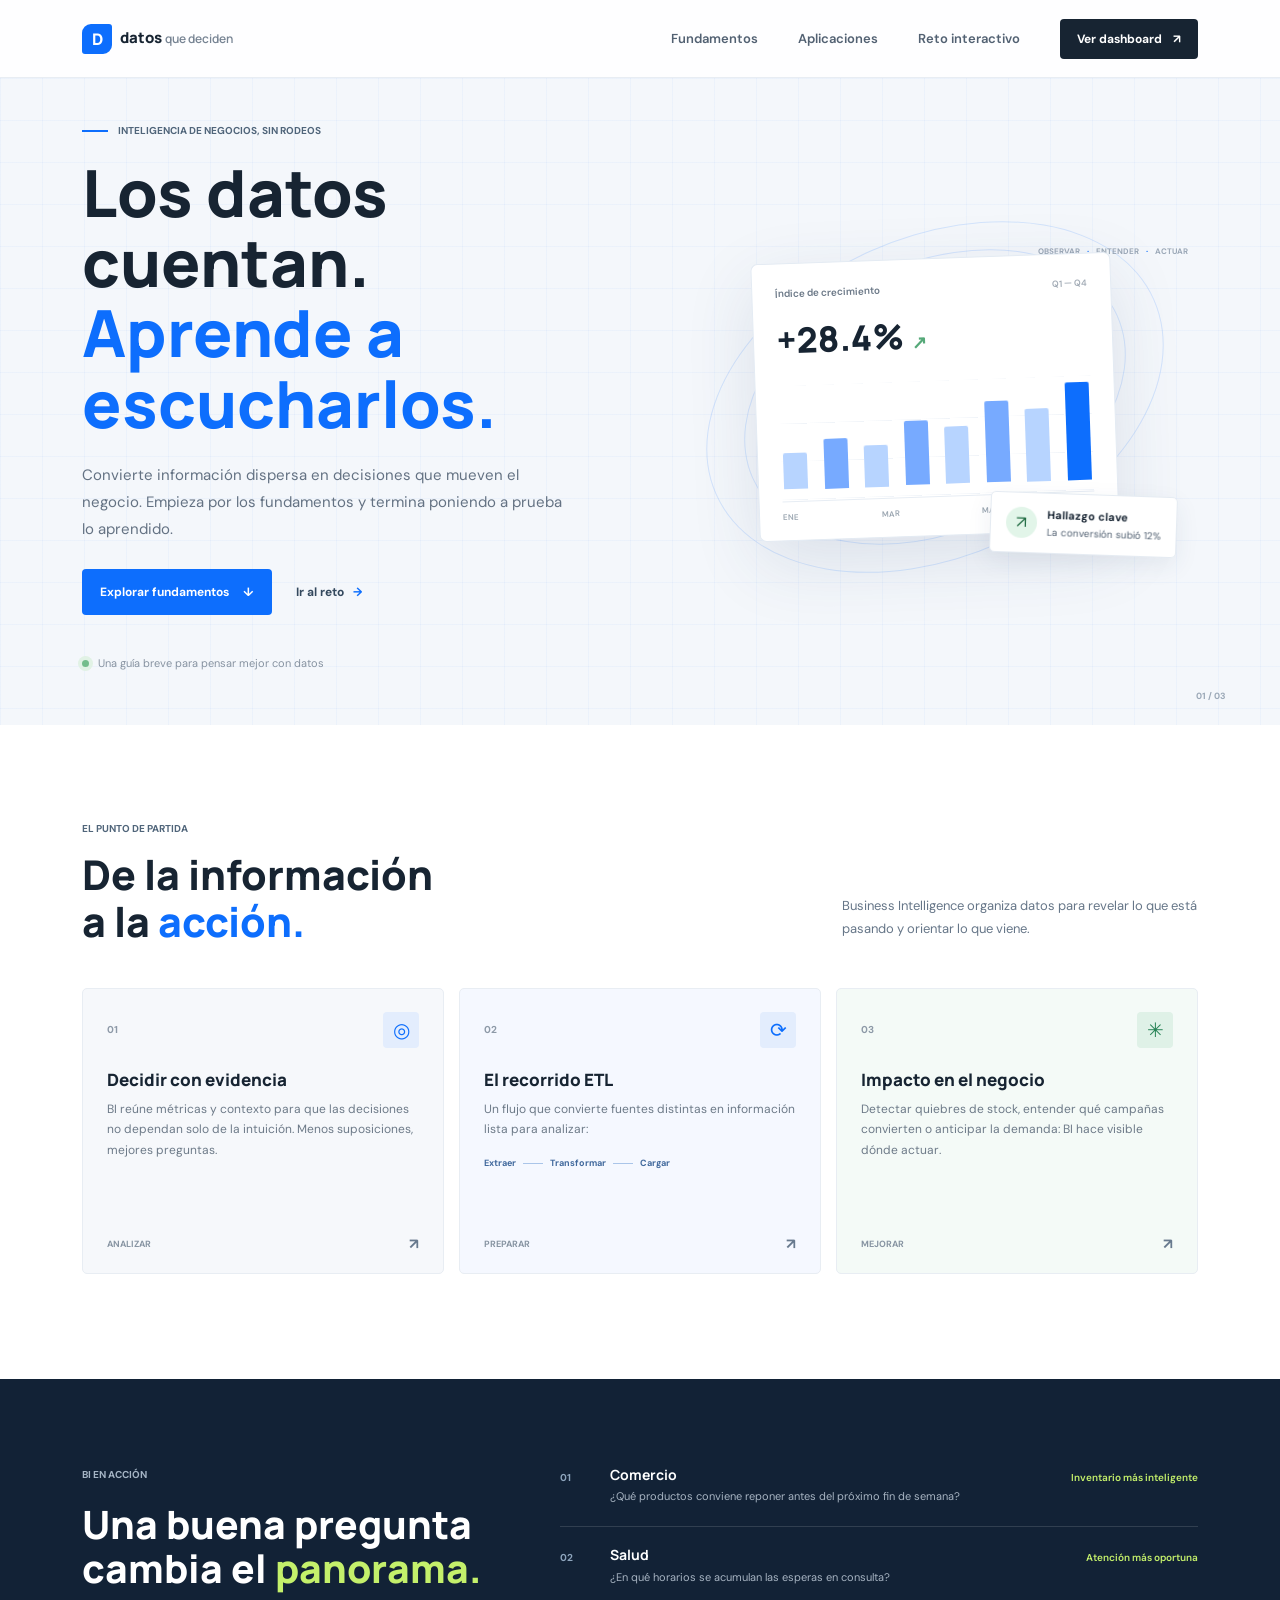
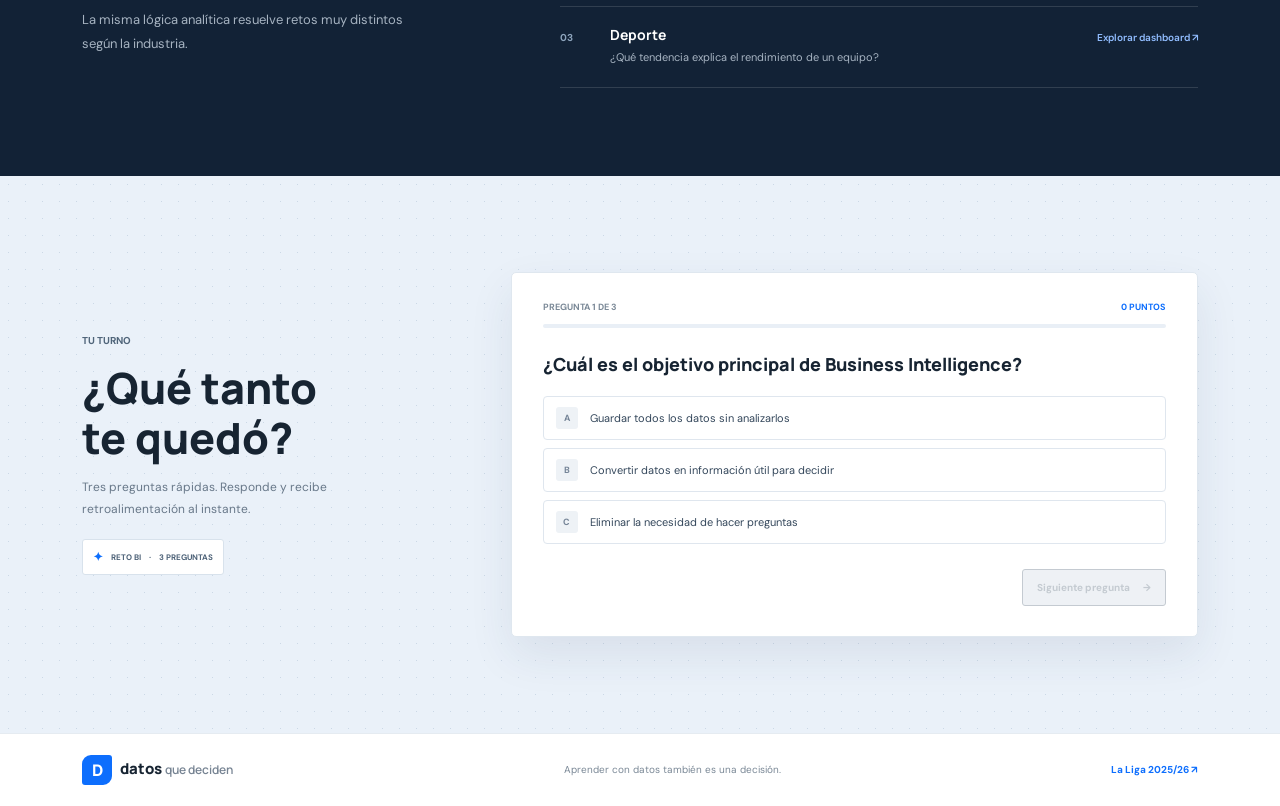
==== index.html @ 1ca6d92e "Mi Primer Encarta, Version 1 de mi Sitio Web BI" ====
<!doctype html>
<html lang="es">
<head>
	<meta charset="utf-8">
	<meta name="viewport" content="width=device-width, initial-scale=1">
	<meta name="description" content="Aprende los fundamentos de inteligencia de negocios y ETL con una experiencia interactiva.">
	<meta name="theme-color" content="#f4f7fb">
	<title>Datos que deciden | Inteligencia de Negocios</title>
	<link rel="preconnect" href="https://fonts.googleapis.com">
	<link rel="preconnect" href="https://fonts.gstatic.com" crossorigin>
	<link href="https://fonts.googleapis.com/css2?family=DM+Sans:wght@400;500;600;700&family=Manrope:wght@400;500;600;700;800&display=swap" rel="stylesheet">
	<link href="https://cdn.jsdelivr.net/npm/bootstrap@5.3.3/dist/css/bootstrap.min.css" rel="stylesheet">
	<link rel="stylesheet" href="css/styles.css">
</head>
<body>
	<a class="skip-link" href="#contenido">Saltar al contenido</a>
	<nav class="navbar navbar-expand-lg site-nav" aria-label="Navegación principal">
		<div class="container">
			<a class="navbar-brand brand-mark" href="index.html"><span class="brand-symbol" aria-hidden="true">D</span> datos<span>que deciden</span></a>
			<button class="navbar-toggler" type="button" data-bs-toggle="collapse" data-bs-target="#mainNav" aria-controls="mainNav" aria-expanded="false" aria-label="Abrir navegación"><span class="navbar-toggler-icon"></span></button>
			<div class="collapse navbar-collapse" id="mainNav">
				<div class="navbar-nav ms-auto align-items-lg-center gap-lg-4">
					<a class="nav-link" href="#fundamentos">Fundamentos</a>
					<a class="nav-link" href="#aplicaciones">Aplicaciones</a>
					<a class="nav-link" href="#quiz">Reto interactivo</a>
					<a class="btn btn-nav ms-lg-2" href="dashboard.html">Ver dashboard <span aria-hidden="true">↗</span></a>
				</div>
			</div>
		</div>
	</nav>

	<main id="contenido">
		<section class="hero-section">
			<div class="container hero-grid">
				<div class="hero-copy">
					<p class="eyebrow"><span class="eyebrow-line"></span> Inteligencia de negocios, sin rodeos</p>
					<h1>Los datos cuentan.<br><span>Aprende a escucharlos.</span></h1>
					<p class="hero-lede">Convierte información dispersa en decisiones que mueven el negocio. Empieza por los fundamentos y termina poniendo a prueba lo aprendido.</p>
					<div class="hero-actions">
						<a class="btn btn-primary-action" href="#fundamentos">Explorar fundamentos <span aria-hidden="true">↓</span></a>
						<a class="text-link" href="#quiz">Ir al reto <span aria-hidden="true">→</span></a>
					</div>
					<div class="hero-note"><span class="note-dot"></span> Una guía breve para pensar mejor con datos</div>
				</div>
				<div class="hero-art" aria-label="Visualización abstracta de datos conectados" role="img">
					<div class="orbit orbit-one"></div><div class="orbit orbit-two"></div>
					<div class="hero-chart-card">
						<div class="chart-card-top"><span>Índice de crecimiento</span><span class="chart-period">Q1 — Q4</span></div>
						<div class="chart-metric">+28.4% <span>↗</span></div>
						<div class="mini-chart" aria-hidden="true"><span style="--bar:35%"></span><span style="--bar:48%"></span><span style="--bar:40%"></span><span style="--bar:62%"></span><span style="--bar:55%"></span><span style="--bar:78%"></span><span style="--bar:70%"></span><span style="--bar:94%"></span></div>
						<div class="chart-axis"><span>ENE</span><span>MAR</span><span>MAY</span><span>JUL</span></div>
					</div>
					<div class="insight-tag"><span class="insight-icon" aria-hidden="true">↗</span><span><strong>Hallazgo clave</strong><br>La conversión subió 12%</span></div>
					<div class="art-caption">OBSERVAR <span>·</span> ENTENDER <span>·</span> ACTUAR</div>
				</div>
			</div>
			<div class="hero-index" aria-hidden="true">01 / 03</div>
		</section>

		<section class="section-block fundamentals-section" id="fundamentos">
			<div class="container">
				<div class="section-heading row align-items-end gy-3">
					<div class="col-lg-7"><p class="eyebrow">El punto de partida</p><h2>De la información<br> a la <span>acción.</span></h2></div>
					<p class="col-lg-4 offset-lg-1 section-intro">Business Intelligence organiza datos para revelar lo que está pasando y orientar lo que viene.</p>
				</div>
				<div class="concept-grid">
					<article class="concept-card concept-decision">
						<div class="card-topline"><span class="card-number">01</span><span class="card-icon" aria-hidden="true">◎</span></div>
						<h3>Decidir con evidencia</h3>
						<p>BI reúne métricas y contexto para que las decisiones no dependan solo de la intuición. Menos suposiciones, mejores preguntas.</p>
						<div class="card-foot"><span>ANALIZAR</span><span class="foot-arrow" aria-hidden="true">↗</span></div>
					</article>
					<article class="concept-card concept-etl">
						<div class="card-topline"><span class="card-number">02</span><span class="card-icon" aria-hidden="true">⟳</span></div>
						<h3>El recorrido ETL</h3>
						<p>Un flujo que convierte fuentes distintas en información lista para analizar:</p>
						<div class="etl-flow" aria-label="Extracción, transformación y carga"><span>Extraer</span><i></i><span>Transformar</span><i></i><span>Cargar</span></div>
						<div class="card-foot"><span>PREPARAR</span><span class="foot-arrow" aria-hidden="true">↗</span></div>
					</article>
					<article class="concept-card concept-impact">
						<div class="card-topline"><span class="card-number">03</span><span class="card-icon" aria-hidden="true">✳</span></div>
						<h3>Impacto en el negocio</h3>
						<p>Detectar quiebres de stock, entender qué campañas convierten o anticipar la demanda: BI hace visible dónde actuar.</p>
						<div class="card-foot"><span>MEJORAR</span><span class="foot-arrow" aria-hidden="true">↗</span></div>
					</article>
				</div>
			</div>
		</section>

		<section class="applications-section" id="aplicaciones">
			<div class="container applications-layout">
				<div class="applications-heading"><p class="eyebrow eyebrow-light">BI en acción</p><h2>Una buena pregunta<br>cambia el <span>panorama.</span></h2><p>La misma lógica analítica resuelve retos muy distintos según la industria.</p></div>
				<div class="industry-list">
					<article class="industry-row"><span class="industry-index">01</span><div><h3>Comercio</h3><p>¿Qué productos conviene reponer antes del próximo fin de semana?</p></div><span class="industry-result">Inventario más inteligente</span></article>
					<article class="industry-row"><span class="industry-index">02</span><div><h3>Salud</h3><p>¿En qué horarios se acumulan las esperas en consulta?</p></div><span class="industry-result">Atención más oportuna</span></article>
					<article class="industry-row"><span class="industry-index">03</span><div><h3>Deporte</h3><p>¿Qué tendencia explica el rendimiento de un equipo?</p></div><a class="industry-result industry-link" href="dashboard.html">Explorar dashboard ↗</a></article>
				</div>
			</div>
		</section>

		<section class="quiz-section" id="quiz">
			<div class="container quiz-layout">
				<div class="quiz-intro"><p class="eyebrow">Tu turno</p><h2>¿Qué tanto<br>te quedó?</h2><p>Tres preguntas rápidas. Responde y recibe retroalimentación al instante.</p><div class="quiz-badge"><span aria-hidden="true">✦</span> RETO BI <span>·</span> 3 PREGUNTAS</div></div>
				<div class="quiz-panel" id="quizPanel" aria-live="polite">
					<div class="quiz-progress-line"><span id="questionLabel">PREGUNTA 1 DE 3</span><span id="scoreLabel">0 PUNTOS</span></div>
					<div class="progress quiz-progress" role="progressbar" aria-label="Progreso del cuestionario" aria-valuemin="0" aria-valuemax="100" aria-valuenow="0"><div class="progress-bar" id="quizProgress"></div></div>
					<h3 id="questionText">Cargando pregunta…</h3>
					<div class="answer-list" id="answerList"></div>
					<div class="feedback-message" id="feedbackMessage" aria-live="assertive"></div>
					<button class="btn btn-next" id="nextQuestion" type="button" disabled>Siguiente pregunta <span aria-hidden="true">→</span></button>
					<div class="quiz-result d-none" id="quizResult"></div>
				</div>
			</div>
		</section>
	</main>

	<footer class="site-footer"><div class="container footer-inner"><a class="navbar-brand brand-mark" href="index.html"><span class="brand-symbol" aria-hidden="true">D</span> datos<span>que deciden</span></a><span>Aprender con datos también es una decisión.</span><a href="dashboard.html">La Liga 2025/26 ↗</a></div></footer>
	<script src="https://cdn.jsdelivr.net/npm/bootstrap@5.3.3/dist/js/bootstrap.bundle.min.js" defer></script>
	<script type="module" src="js/main.js"></script>
</body>
</html>
---- css/styles.css ----
:root {
  color-scheme: light;
  --ink: #172432;
  --muted: #697786;
  --blue: #0d6efd;
  --blue-deep: #0b4da8;
  --paper: #f4f7fb;
  --line: #dce4ee;
  --green: #c4f06b;
  --font-body: "DM Sans", sans-serif;
  --font-display: "Manrope", sans-serif;
}

* { box-sizing: border-box; }
html { scroll-behavior: smooth; }
body { margin: 0; color: var(--ink); background: var(--paper); font-family: var(--font-body); }
a { color: inherit; }
.skip-link { position: absolute; z-index: 20; top: -50px; left: 1rem; padding: .7rem 1rem; color: white; background: var(--ink); }
.skip-link:focus { top: .75rem; }
.site-nav { min-height: 78px; background: rgba(255,255,255,.94); border-bottom: 1px solid #e8edf3; }
.brand-mark { display: inline-flex; align-items: center; gap: 8px; color: var(--ink); font-family: var(--font-display); font-size: 15px; font-weight: 800; text-decoration: none; letter-spacing: 0; }
.brand-mark > span:last-child { margin-left: -5px; color: #778493; font-size: 12px; font-weight: 600; }
.brand-symbol { display: grid; width: 30px; height: 30px; place-items: center; color: #fff; background: var(--blue); border-radius: 9px 3px 9px 3px; font-size: 16px; }
.site-nav .nav-link { color: #526172; font-size: 13px; font-weight: 600; }
.site-nav .nav-link:hover { color: var(--blue); }
.btn-nav { padding: 10px 16px; color: white; background: var(--ink); border-radius: 4px; font-size: 12px; font-weight: 700; }
.btn-nav:hover { color: white; background: var(--blue); }
.btn-nav span { margin-left: 8px; }
.hero-section { position: relative; overflow: hidden; min-height: 570px; background-color: #f4f7fb; background-image: linear-gradient(rgba(13,110,253,.035) 1px, transparent 1px), linear-gradient(90deg, rgba(13,110,253,.035) 1px, transparent 1px); background-size: 42px 42px; }
.hero-grid { display: grid; min-height: 570px; grid-template-columns: 1.03fr .97fr; align-items: center; gap: 32px; padding-top: 45px; padding-bottom: 54px; }
.hero-copy { position: relative; z-index: 1; max-width: 600px; }
.eyebrow { display: flex; align-items: center; gap: 10px; margin: 0 0 20px; color: #50657a; font-size: 10px; font-weight: 700; text-transform: uppercase; }
.eyebrow-line { width: 26px; height: 2px; background: var(--blue); }
.hero-copy h1, .section-heading h2, .applications-heading h2, .quiz-intro h2 { margin: 0; font-family: var(--font-display); font-size: 65px; font-weight: 800; line-height: 1.08; }
.hero-copy h1 span { color: var(--blue); }
.hero-lede { max-width: 480px; margin: 23px 0 26px; color: #647283; font-size: 15px; line-height: 1.8; }
.hero-actions { display: flex; align-items: center; gap: 24px; }
.btn-primary-action { padding: 13px 17px; color: #fff; background: var(--blue); border-radius: 4px; font-size: 12px; font-weight: 700; }
.btn-primary-action:hover { color: #fff; background: var(--blue-deep); }
.btn-primary-action span { margin-left: 11px; }
.text-link { color: #34495e; font-size: 12px; font-weight: 700; text-decoration: none; }
.text-link span { margin-left: 6px; color: var(--blue); }
.hero-note { display: flex; align-items: center; gap: 9px; margin-top: 40px; color: #8793a1; font-size: 11px; }
.note-dot { width: 7px; height: 7px; background: #73bd8b; border-radius: 50%; box-shadow: 0 0 0 4px #e1f2e5; }
.hero-art { position: relative; display: grid; min-height: 400px; place-items: center; }
.orbit { position: absolute; border: 1px solid rgba(13,110,253,.14); border-radius: 50%; transform: rotate(-24deg); }
.orbit-one { width: 400px; height: 270px; }
.orbit-two { width: 480px; height: 320px; }
.hero-chart-card { position: relative; z-index: 1; width: min(100%, 360px); padding: 22px 23px 17px; background: #fff; border: 1px solid #e4ebf3; border-radius: 7px; box-shadow: 0 22px 70px rgba(39,68,103,.12); transform: rotate(-2deg); }
.chart-card-top, .chart-axis { display: flex; align-items: center; justify-content: space-between; color: #6b7887; font-size: 10px; font-weight: 600; }
.chart-period { color: #a4adb7; font-size: 9px; }
.chart-metric { margin: 13px 0 19px; color: #172432; font-family: var(--font-display); font-size: 35px; font-weight: 800; }
.chart-metric span { color: #56a979; font-size: 18px; }
.mini-chart { display: flex; height: 116px; align-items: end; justify-content: space-between; gap: 11px; padding: 0 2px 11px; border-bottom: 1px solid #e7edf4; background: repeating-linear-gradient(to bottom, transparent 0, transparent 37px, #eff3f8 38px); }
.mini-chart span { width: 24px; height: var(--bar); background: #b7d4ff; border-radius: 2px 2px 0 0; animation: rise-in .7s both; transform-origin: bottom; }
.mini-chart span:nth-child(2n) { background: #77aaff; animation-delay: .08s; }
.mini-chart span:last-child { background: var(--blue); }
.chart-axis { padding-top: 9px; color: #9ba6b1; font-size: 8px; }
.insight-tag { position: absolute; z-index: 2; right: 4%; bottom: 42px; display: flex; align-items: center; gap: 10px; padding: 12px 15px; color: #526172; background: #fff; border: 1px solid #e5ebf2; border-radius: 5px; box-shadow: 0 8px 24px rgba(39,68,103,.08); font-size: 10px; line-height: 1.65; transform: rotate(2deg); }
.insight-tag strong { color: var(--ink); font-size: 11px; }
.insight-icon { display: grid; width: 31px; height: 31px; place-items: center; color: #216c43; background: #e2f5e9; border-radius: 50%; font-size: 17px; }
.art-caption { position: absolute; top: 48px; right: 2%; color: #9ba8b7; font-size: 8px; font-weight: 700; }
.art-caption span { padding: 0 5px; color: var(--blue); }
.hero-index { position: absolute; right: 4.2%; bottom: 22px; color: #9ba8b7; font-size: 9px; font-weight: 700; }
.section-block { padding: 96px 0 105px; background: #fff; }
.section-heading { margin-bottom: 42px; }
.section-heading .eyebrow, .quiz-intro .eyebrow { margin-bottom: 15px; }
.section-heading h2, .applications-heading h2, .quiz-intro h2 { font-size: 41px; line-height: 1.15; }
.section-heading h2 span { color: var(--blue); }
.section-intro { margin-bottom: 5px; color: #667688; font-size: 13px; line-height: 1.8; }
.concept-grid { display: grid; grid-template-columns: repeat(3, 1fr); gap: 15px; }
.concept-card { display: flex; min-height: 286px; flex-direction: column; padding: 23px 24px 17px; background: #f6f8fb; border: 1px solid #e8edf3; border-radius: 5px; transition: transform .2s ease, box-shadow .2s ease; }
.concept-card:hover { box-shadow: 0 13px 28px rgba(36,60,88,.08); transform: translateY(-4px); }
.concept-etl { background: #f5f8ff; }
.concept-impact { background: #f4faf7; }
.card-topline { display: flex; align-items: center; justify-content: space-between; }
.card-number { color: #8d99a7; font-size: 10px; font-weight: 700; }
.card-icon { display: grid; width: 36px; height: 36px; place-items: center; color: var(--blue); background: #e3edfd; border-radius: 4px; font-size: 20px; }
.concept-impact .card-icon { color: #268255; background: #dff1e7; }
.concept-card h3 { margin: 22px 0 9px; font-family: var(--font-display); font-size: 17px; font-weight: 800; }
.concept-card p { margin: 0; color: #6d7a88; font-size: 12px; line-height: 1.7; }
.etl-flow { display: flex; align-items: center; gap: 7px; margin-top: 17px; color: #41699d; font-size: 9px; font-weight: 700; }
.etl-flow i { width: 20px; height: 1px; background: #aac5e9; }
.card-foot { display: flex; align-items: center; justify-content: space-between; margin-top: auto; padding-top: 17px; color: #8794a2; font-size: 9px; font-weight: 700; }
.foot-arrow { color: #687a8e; font-size: 15px; }
.applications-section { padding: 88px 0; color: #fff; background: #122236; }
.applications-layout { display: grid; grid-template-columns: .78fr 1.22fr; gap: 70px; align-items: start; }
.eyebrow-light { color: #a5b5c5; }
.applications-heading h2 { font-size: 39px; }
.applications-heading h2 span { color: var(--green); }
.applications-heading > p:last-child { max-width: 325px; margin: 17px 0 0; color: #a6b3c1; font-size: 13px; line-height: 1.8; }
.industry-row { display: grid; grid-template-columns: 33px 1fr auto; gap: 17px; align-items: start; padding: 20px 0; border-bottom: 1px solid rgba(255,255,255,.13); }
.industry-row:first-child { padding-top: 0; }
.industry-index { padding-top: 3px; color: #8ea5bd; font-size: 10px; font-weight: 700; }
.industry-row h3 { margin: 0 0 5px; font-family: var(--font-display); font-size: 14px; font-weight: 700; }
.industry-row p { margin: 0; color: #a7b4c2; font-size: 11px; line-height: 1.6; }
.industry-result { padding-top: 3px; color: #c4f06b; font-size: 10px; font-weight: 600; white-space: nowrap; }
.industry-link { color: #91bdff; text-decoration: none; }
.quiz-section { padding: 96px 0; background: #eaf1f9; background-image: radial-gradient(#cbd8e6 0.7px, transparent .7px); background-size: 17px 17px; }
.quiz-layout { display: grid; grid-template-columns: .68fr 1.32fr; gap: 75px; align-items: center; }
.quiz-intro h2 { font-size: 43px; }
.quiz-intro > p:not(.eyebrow) { max-width: 290px; margin: 15px 0 19px; color: #687889; font-size: 12px; line-height: 1.8; }
.quiz-badge { display: inline-flex; align-items: center; gap: 8px; padding: 8px 10px; color: #4c6177; background: #fff; border: 1px solid #d8e2ec; border-radius: 3px; font-size: 8px; font-weight: 700; }
.quiz-badge > span:first-child { color: var(--blue); font-size: 12px; }
.quiz-panel { position: relative; min-height: 365px; padding: 28px 31px; background: #fff; border: 1px solid #dfe7ef; border-radius: 5px; box-shadow: 0 18px 45px rgba(34,60,88,.09); }
.quiz-progress-line { display: flex; justify-content: space-between; color: #7b8997; font-size: 9px; font-weight: 700; }
.quiz-progress-line span:last-child { color: var(--blue); }
.quiz-progress { height: 4px; margin: 10px 0 23px; background: #e9eff6; border-radius: 5px; }
.quiz-progress .progress-bar { width: 0; background: var(--blue); transition: width .35s ease; }
.quiz-panel h3 { margin: 0 0 19px; font-family: var(--font-display); font-size: 18px; font-weight: 800; line-height: 1.45; }
.answer-list { display: grid; gap: 8px; }
.answer-option { display: flex; width: 100%; align-items: center; gap: 12px; padding: 10px 12px; color: #34475b; background: #fff; border: 1px solid #dfe6ee; border-radius: 4px; text-align: left; font-family: var(--font-body); font-size: 11px; cursor: pointer; transition: border-color .15s ease, background .15s ease; }
.answer-option:hover:not(:disabled) { border-color: #80aff5; background: #f5f9ff; }
.answer-option:focus-visible, .btn-next:focus-visible { outline: 3px solid rgba(13,110,253,.3); outline-offset: 2px; }
.answer-option:disabled { cursor: default; }
.answer-letter { display: grid; width: 22px; height: 22px; flex: 0 0 22px; place-items: center; color: #758497; background: #eef2f6; border-radius: 3px; font-size: 9px; font-weight: 700; }
.answer-option.is-correct { color: #17613b; background: #eaf7ef; border-color: #7ec99a; }
.answer-option.is-correct .answer-letter { color: #fff; background: #28945a; }
.answer-option.is-incorrect { color: #943c3c; background: #fff0ef; border-color: #e3a19b; }
.answer-option.is-incorrect .answer-letter { color: #fff; background: #cf5d56; }
.feedback-message { min-height: 25px; padding-top: 9px; color: #687889; font-size: 10px; font-weight: 600; }
.feedback-message.feedback-correct { color: #22804e; }
.feedback-message.feedback-incorrect { color: #bd514a; }
.btn-next { display: block; margin: 0 0 0 auto; padding: 10px 14px; color: #fff; background: var(--ink); border-radius: 3px; font-size: 10px; font-weight: 700; }
.btn-next:hover:not(:disabled) { color: white; background: var(--blue); }
.btn-next:disabled { color: #a5afb9; background: #e6ebf0; }
.btn-next span { margin-left: 11px; }
.quiz-result { padding: 37px 10px 20px; text-align: center; }
.quiz-result h3 { margin: 10px 0; font-size: 23px; }
.quiz-result p { max-width: 400px; margin: 0 auto 19px; color: #667688; font-size: 12px; line-height: 1.7; }
.result-score { color: var(--blue); font-family: var(--font-display); font-size: 47px; font-weight: 800; }
.btn-restart { padding: 10px 14px; color: white; background: var(--blue); border: 0; border-radius: 3px; font-size: 11px; font-weight: 700; }
.site-footer { padding: 21px 0; background: white; border-top: 1px solid #e5ebf1; }
.footer-inner { display: flex; align-items: center; justify-content: space-between; gap: 16px; }
.footer-inner > span, .footer-inner > a:last-child { color: #7a8896; font-size: 10px; text-decoration: none; }
.footer-inner > a:last-child { color: var(--blue); font-weight: 700; }
@keyframes rise-in { from { transform: scaleY(.1); opacity: .3; } to { transform: scaleY(1); opacity: 1; } }
@media (max-width: 991.98px) {
  .hero-grid { grid-template-columns: 1fr 1fr; }
  .hero-copy h1 { font-size: 48px; }
  .hero-art { min-height: 330px; }
  .orbit-one { width: 330px; height: 230px; }
  .orbit-two { width: 385px; height: 280px; }
  .applications-layout { gap: 35px; }
  .quiz-layout { gap: 36px; }
}
@media (max-width: 767.98px) {
  .site-nav { min-height: 68px; }
  .site-nav .navbar-collapse { padding: 12px 0 17px; }
  .site-nav .navbar-nav { align-items: stretch !important; gap: 3px !important; }
  .site-nav .btn-nav { margin-top: 7px; text-align: center; }
  .hero-grid { grid-template-columns: 1fr; gap: 4px; padding-top: 64px; padding-bottom: 25px; }
  .hero-copy h1 { font-size: 42px; }
  .hero-lede { font-size: 14px; }
  .hero-art { min-height: 325px; }
  .hero-chart-card { width: min(85%, 360px); }
  .orbit-one { width: 80%; height: 230px; }
  .orbit-two { width: 95%; height: 270px; }
  .art-caption { top: 14px; right: 4%; }
  .insight-tag { right: 0; bottom: 20px; }
  .section-block, .quiz-section { padding: 70px 0; }
  .section-heading h2, .applications-heading h2 { font-size: 35px; }
  .section-intro { margin-top: 8px; }
  .concept-grid { grid-template-columns: 1fr; gap: 11px; }
  .concept-card { min-height: 255px; }
  .applications-section { padding: 68px 0; }
  .applications-layout, .quiz-layout { grid-template-columns: 1fr; gap: 35px; }
  .applications-heading h2 { font-size: 36px; }
  .industry-row { grid-template-columns: 25px 1fr; gap: 12px; }
  .industry-result { grid-column: 2; padding: 0; }
  .quiz-intro h2 { font-size: 38px; }
  .quiz-panel { min-height: 380px; padding: 22px 18px; }
  .quiz-panel h3 { font-size: 16px; }
  .footer-inner { flex-wrap: wrap; }
  .footer-inner > span { order: 3; width: 100%; }
}
@media (prefers-reduced-motion: reduce) {
  *, *::before, *::after { scroll-behavior: auto !important; animation-duration: .01ms !important; transition-duration: .01ms !important; }
}
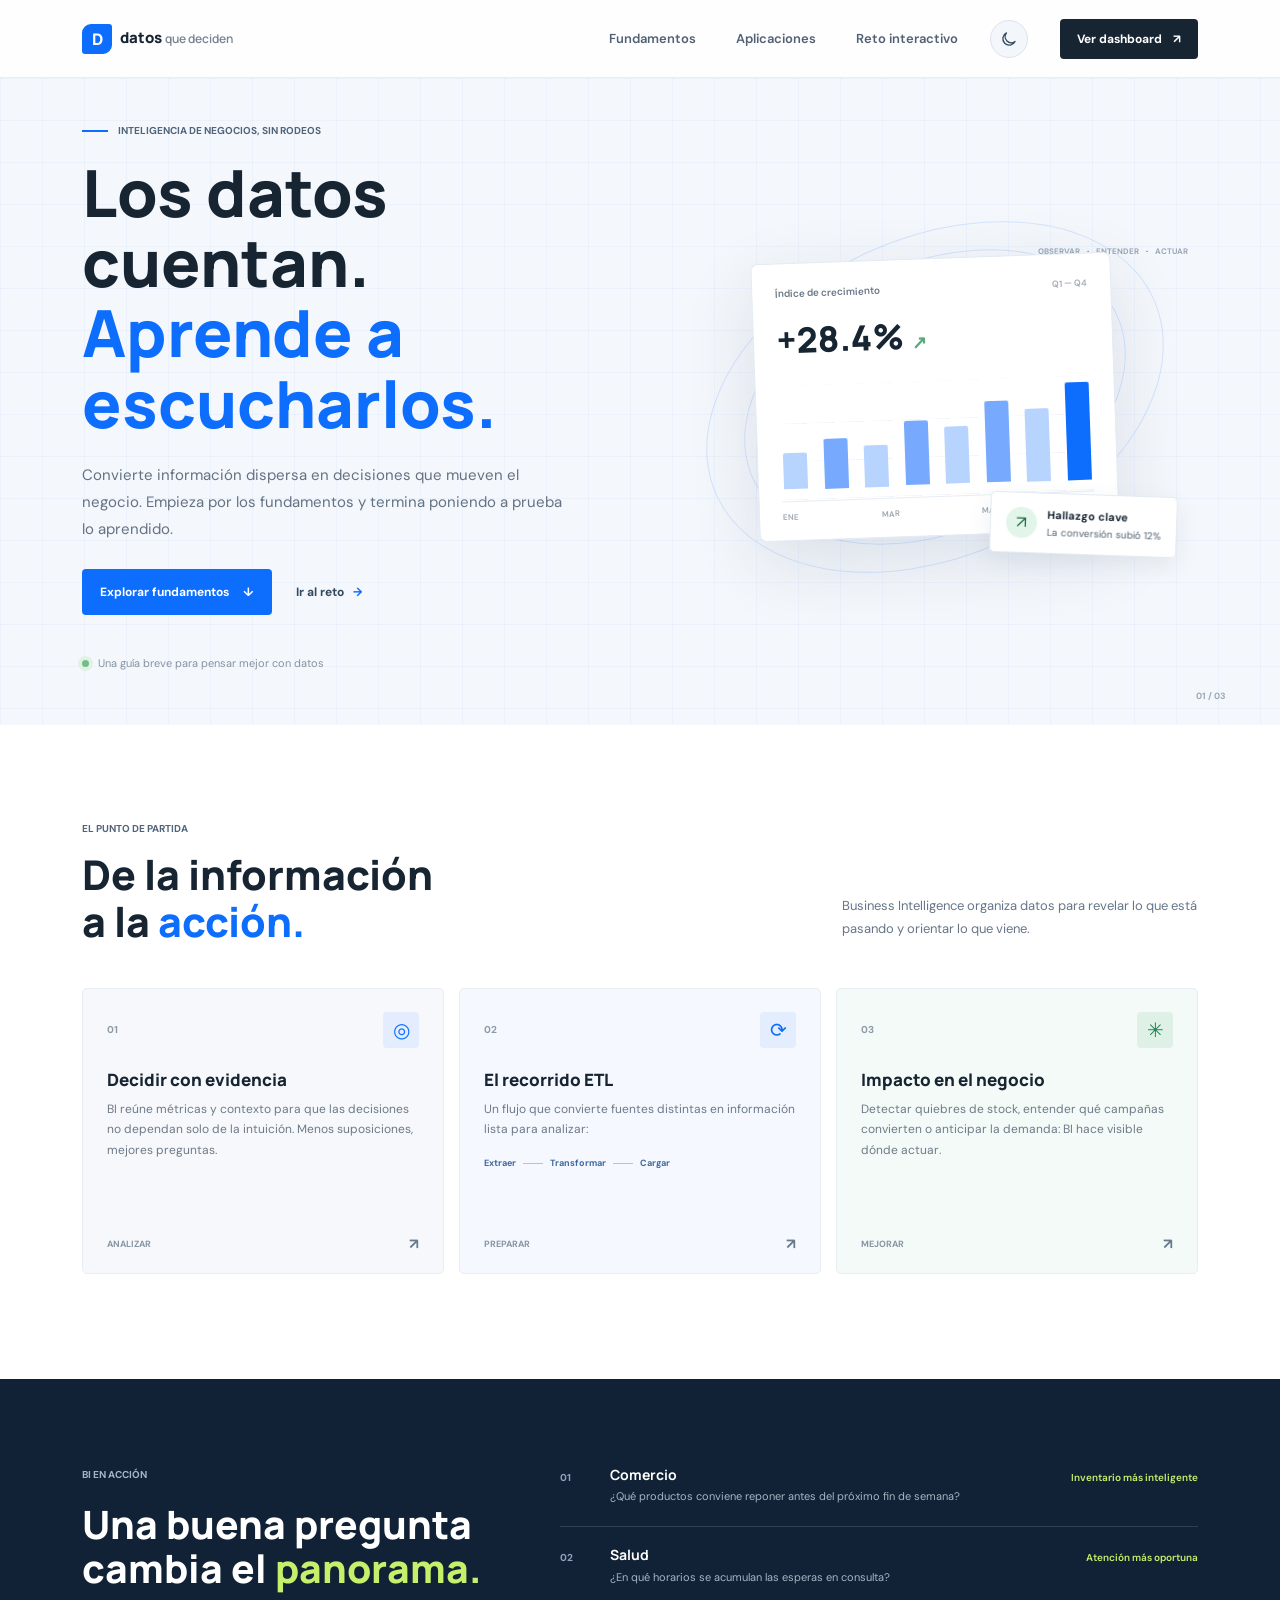
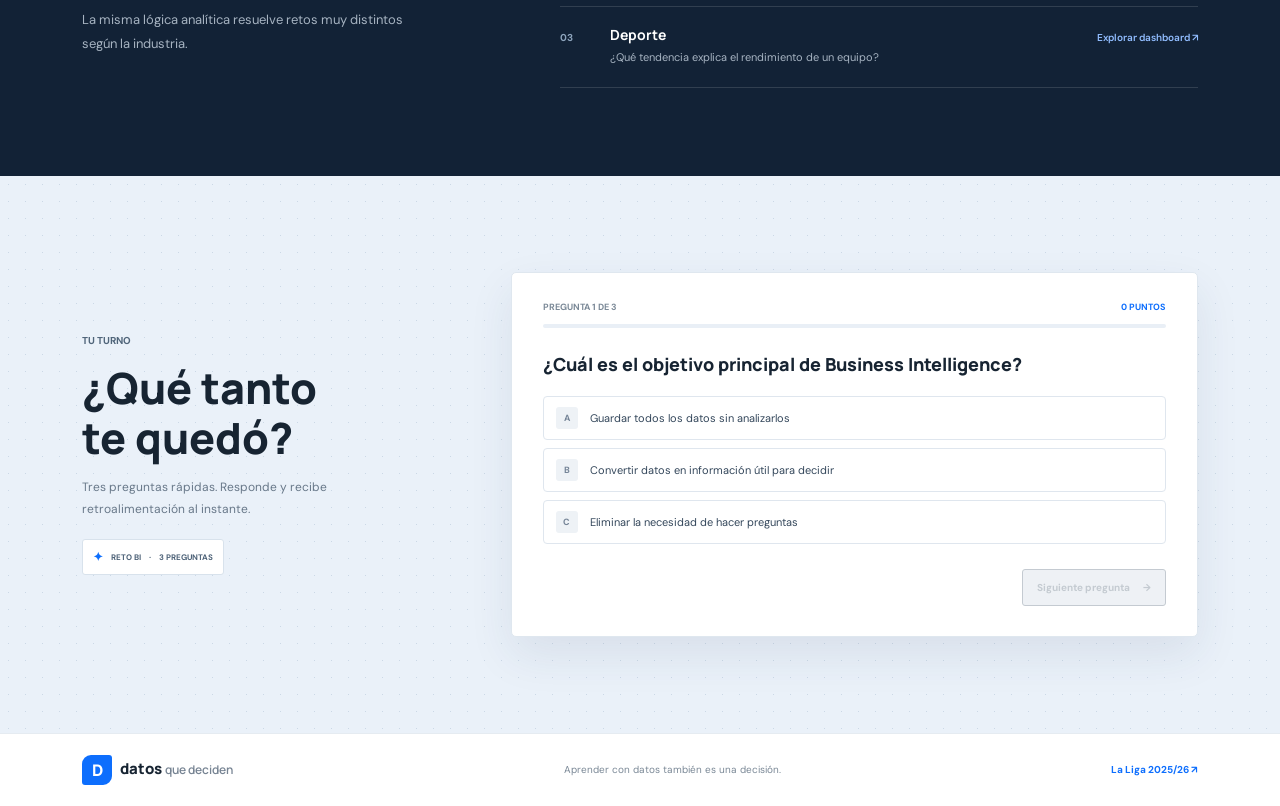
==== commit 437e972b: "Se incluyo botones de Tema Claro u Obscuro y un boton de exporatar Reportes en PDF" ====
--- a/index.html
+++ b/index.html
@@ -5,6 +5,7 @@
 	<meta name="viewport" content="width=device-width, initial-scale=1">
 	<meta name="description" content="Aprende los fundamentos de inteligencia de negocios y ETL con una experiencia interactiva.">
 	<meta name="theme-color" content="#f4f7fb">
+	<script>try { document.documentElement.dataset.theme = localStorage.getItem("site-theme") || "light"; } catch { document.documentElement.dataset.theme = "light"; }</script>
 	<title>Datos que deciden | Inteligencia de Negocios</title>
 	<link rel="preconnect" href="https://fonts.googleapis.com">
 	<link rel="preconnect" href="https://fonts.gstatic.com" crossorigin>
@@ -23,6 +24,10 @@
 					<a class="nav-link" href="#fundamentos">Fundamentos</a>
 					<a class="nav-link" href="#aplicaciones">Aplicaciones</a>
 					<a class="nav-link" href="#quiz">Reto interactivo</a>
+					<button class="theme-toggle" id="themeToggle" type="button" aria-label="Cambiar a tema oscuro" aria-pressed="false" title="Cambiar tema">
+						<svg class="theme-icon icon-moon" viewBox="0 0 24 24" aria-hidden="true"><path d="M20.1 15.4A8.2 8.2 0 0 1 8.6 3.9 8.6 8.6 0 1 0 20.1 15.4Z"/></svg>
+						<svg class="theme-icon icon-sun" viewBox="0 0 24 24" aria-hidden="true"><circle cx="12" cy="12" r="4"/><path d="M12 2v2m0 16v2M4.93 4.93l1.42 1.42m11.3 11.3 1.42 1.42M2 12h2m16 0h2M4.93 19.07l1.42-1.42m11.3-11.3 1.42-1.42"/></svg>
+					</button>
 					<a class="btn btn-nav ms-lg-2" href="dashboard.html">Ver dashboard <span aria-hidden="true">↗</span></a>
 				</div>
 			</div>
--- a/css/styles.css
+++ b/css/styles.css
@@ -26,6 +26,11 @@
 .btn-nav { padding: 10px 16px; color: white; background: var(--ink); border-radius: 4px; font-size: 12px; font-weight: 700; }
 .btn-nav:hover { color: white; background: var(--blue); }
 .btn-nav span { margin-left: 8px; }
+.theme-toggle { display: grid; width: 38px; height: 38px; flex: 0 0 38px; place-items: center; padding: 0; color: #34495e; background: #f3f6fa; border: 1px solid #dce4ee; border-radius: 50%; cursor: pointer; transition: transform .25s ease, background .2s ease, color .2s ease; }
+.theme-toggle:hover { color: var(--blue); background: #e8f0fb; transform: rotate(-12deg); }
+.theme-toggle:focus-visible { outline: 3px solid rgba(13,110,253,.35); outline-offset: 2px; }
+.theme-icon { width: 18px; height: 18px; fill: none; stroke: currentColor; stroke-linecap: round; stroke-linejoin: round; stroke-width: 1.8; }
+.icon-sun { display: none; }
 .hero-section { position: relative; overflow: hidden; min-height: 570px; background-color: #f4f7fb; background-image: linear-gradient(rgba(13,110,253,.035) 1px, transparent 1px), linear-gradient(90deg, rgba(13,110,253,.035) 1px, transparent 1px); background-size: 42px 42px; }
 .hero-grid { display: grid; min-height: 570px; grid-template-columns: 1.03fr .97fr; align-items: center; gap: 32px; padding-top: 45px; padding-bottom: 54px; }
 .hero-copy { position: relative; z-index: 1; max-width: 600px; }
@@ -176,4 +181,44 @@
 }
 @media (prefers-reduced-motion: reduce) {
   *, *::before, *::after { scroll-behavior: auto !important; animation-duration: .01ms !important; transition-duration: .01ms !important; }
-}+}
+
+html[data-theme="dark"] { color-scheme: dark; }
+html[data-theme="dark"] body { color: #e9eef5; background: #111a26; }
+html[data-theme="dark"] .site-nav { background: rgba(17,26,38,.96); border-color: #2b3949; }
+html[data-theme="dark"] .brand-mark { color: #eef4fb; }
+html[data-theme="dark"] .brand-mark > span:last-child { color: #a5b3c3; }
+html[data-theme="dark"] .site-nav .nav-link { color: #b8c5d3; }
+html[data-theme="dark"] .site-nav .nav-link:hover { color: #83b4ff; }
+html[data-theme="dark"] .navbar-toggler { border-color: #516173; }
+html[data-theme="dark"] .navbar-toggler-icon { filter: invert(1); }
+html[data-theme="dark"] .theme-toggle { color: #f4cc72; background: #283446; border-color: #48586e; }
+html[data-theme="dark"] .theme-toggle:hover { color: #ffe09a; background: #35445a; }
+html[data-theme="dark"] .icon-moon { display: none; }
+html[data-theme="dark"] .icon-sun { display: block; }
+html[data-theme="dark"] .hero-section { background-color: #121d2b; background-image: linear-gradient(rgba(117,165,224,.045) 1px, transparent 1px), linear-gradient(90deg, rgba(117,165,224,.045) 1px, transparent 1px); }
+html[data-theme="dark"] .eyebrow, html[data-theme="dark"] .hero-lede, html[data-theme="dark"] .section-intro, html[data-theme="dark"] .concept-card p, html[data-theme="dark"] .quiz-intro > p:not(.eyebrow) { color: #aab8c7; }
+html[data-theme="dark"] .text-link { color: #d0dbe7; }
+html[data-theme="dark"] .hero-note, html[data-theme="dark"] .hero-index, html[data-theme="dark"] .art-caption { color: #93a4b7; }
+html[data-theme="dark"] .hero-chart-card, html[data-theme="dark"] .insight-tag { color: #c0ccda; background: #202d3d; border-color: #36485e; }
+html[data-theme="dark"] .chart-card-top, html[data-theme="dark"] .chart-axis { color: #aab8c8; }
+html[data-theme="dark"] .chart-metric, html[data-theme="dark"] .insight-tag strong { color: #edf3fa; }
+html[data-theme="dark"] .mini-chart { border-color: #405064; background: repeating-linear-gradient(to bottom, transparent 0, transparent 37px, #354456 38px); }
+html[data-theme="dark"] .section-block, html[data-theme="dark"] .site-footer { background: #111a26; }
+html[data-theme="dark"] .concept-card { color: #e7edf5; background: #1a2736; border-color: #304154; }
+html[data-theme="dark"] .concept-etl { background: #1b2a3d; }
+html[data-theme="dark"] .concept-impact { background: #1a2c2b; }
+html[data-theme="dark"] .concept-card h3, html[data-theme="dark"] .section-heading h2 { color: #edf3fa; }
+html[data-theme="dark"] .concept-card .card-number, html[data-theme="dark"] .card-foot { color: #a0afbf; }
+html[data-theme="dark"] .quiz-section { background-color: #182536; background-image: radial-gradient(#34475d .7px, transparent .7px); }
+html[data-theme="dark"] .quiz-panel { background: #202d3d; border-color: #35485e; }
+html[data-theme="dark"] .quiz-panel h3 { color: #edf3fa; }
+html[data-theme="dark"] .quiz-progress { background: #354457; }
+html[data-theme="dark"] .answer-option { color: #d5dfeb; background: #1a2736; border-color: #3b4c61; }
+html[data-theme="dark"] .answer-option:hover:not(:disabled) { background: #26384e; }
+html[data-theme="dark"] .answer-letter { color: #c4d0df; background: #33465b; }
+html[data-theme="dark"] .feedback-message { color: #c0ccda; }
+html[data-theme="dark"] .quiz-result p { color: #bdc9d7; }
+html[data-theme="dark"] .quiz-badge { color: #d1dce8; background: #26364a; border-color: #3b4e64; }
+html[data-theme="dark"] .site-footer { border-color: #2b3949; }
+html[data-theme="dark"] .footer-inner > span { color: #9cabbc; }
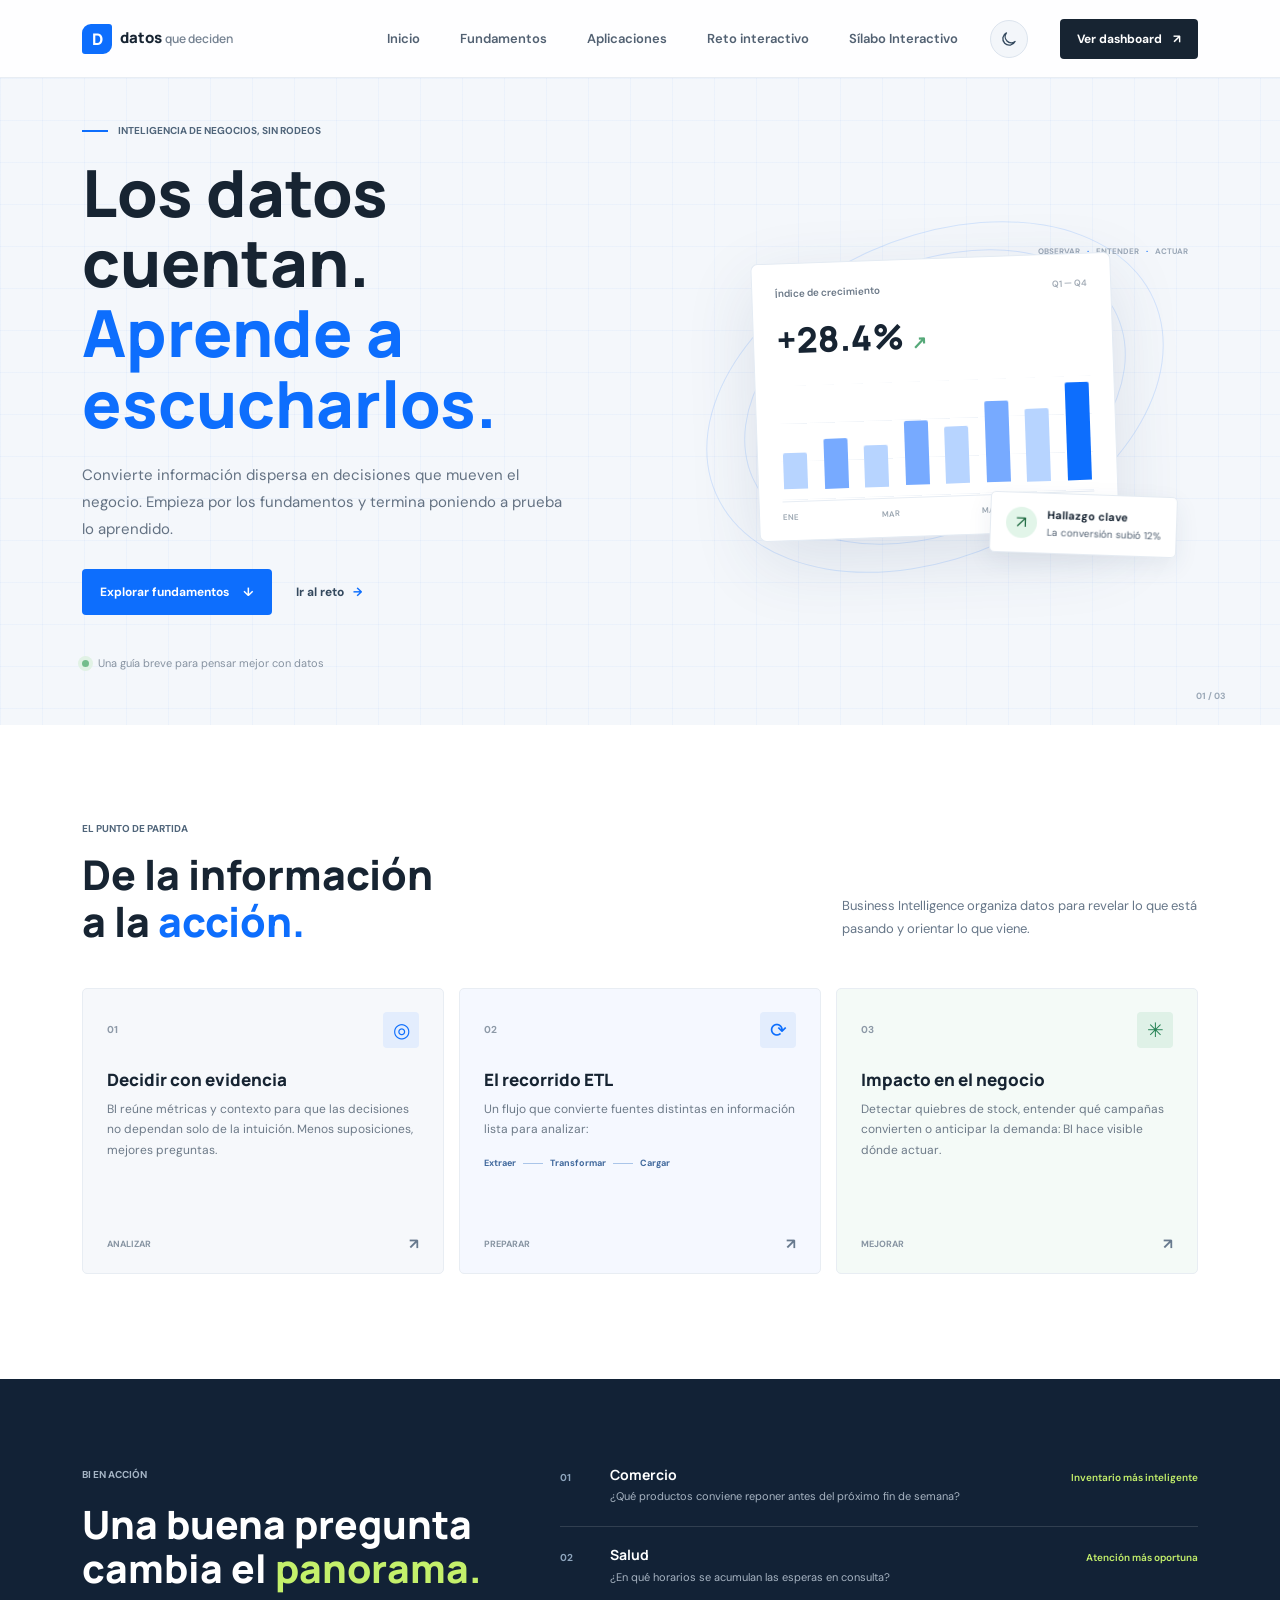
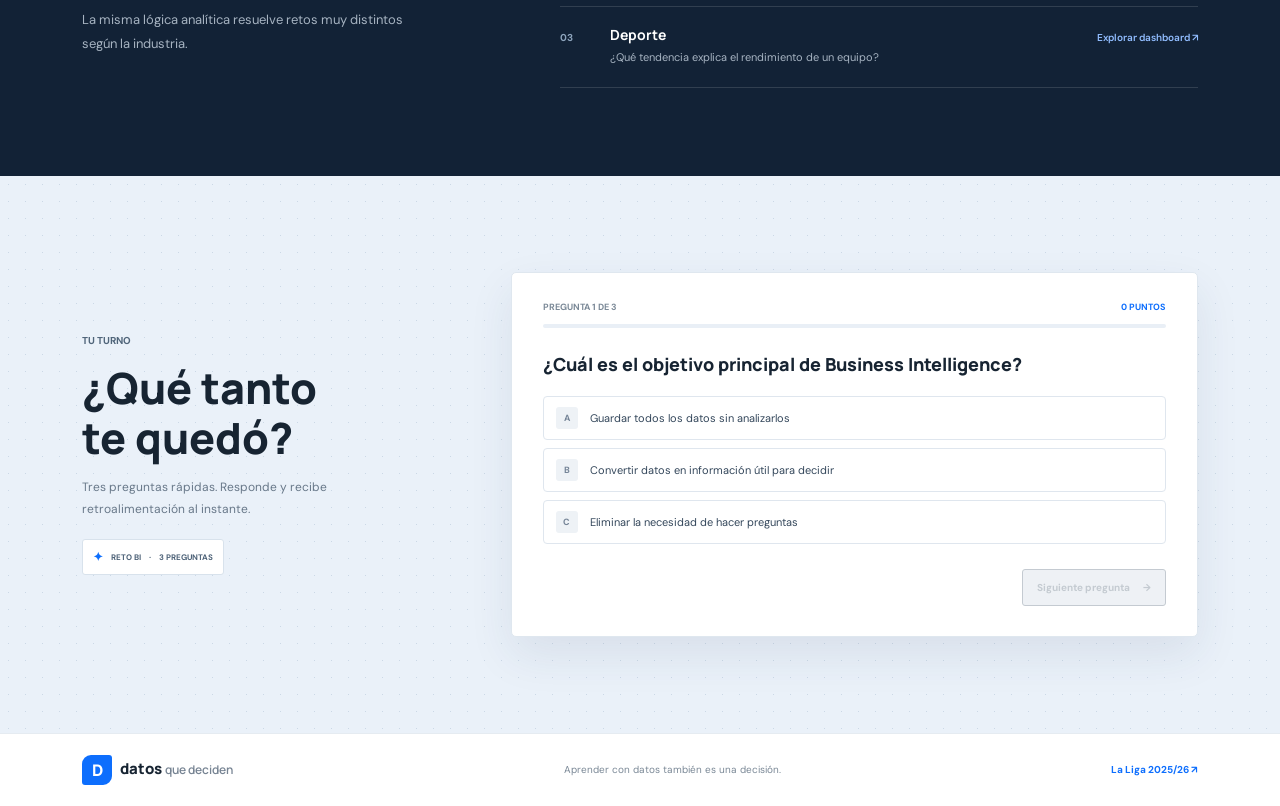
==== commit 8667b4ef: "Creaciòn de pagina 3 de Silabo" ====
--- a/index.html
+++ b/index.html
@@ -21,9 +21,11 @@
 			<button class="navbar-toggler" type="button" data-bs-toggle="collapse" data-bs-target="#mainNav" aria-controls="mainNav" aria-expanded="false" aria-label="Abrir navegación"><span class="navbar-toggler-icon"></span></button>
 			<div class="collapse navbar-collapse" id="mainNav">
 				<div class="navbar-nav ms-auto align-items-lg-center gap-lg-4">
+					<a class="nav-link" href="index.html">Inicio</a>
 					<a class="nav-link" href="#fundamentos">Fundamentos</a>
 					<a class="nav-link" href="#aplicaciones">Aplicaciones</a>
 					<a class="nav-link" href="#quiz">Reto interactivo</a>
+					<a class="nav-link" href="syllabus.html">Sílabo Interactivo</a>
 					<button class="theme-toggle" id="themeToggle" type="button" aria-label="Cambiar a tema oscuro" aria-pressed="false" title="Cambiar tema">
 						<svg class="theme-icon icon-moon" viewBox="0 0 24 24" aria-hidden="true"><path d="M20.1 15.4A8.2 8.2 0 0 1 8.6 3.9 8.6 8.6 0 1 0 20.1 15.4Z"/></svg>
 						<svg class="theme-icon icon-sun" viewBox="0 0 24 24" aria-hidden="true"><circle cx="12" cy="12" r="4"/><path d="M12 2v2m0 16v2M4.93 4.93l1.42 1.42m11.3 11.3 1.42 1.42M2 12h2m16 0h2M4.93 19.07l1.42-1.42m11.3-11.3 1.42-1.42"/></svg>
